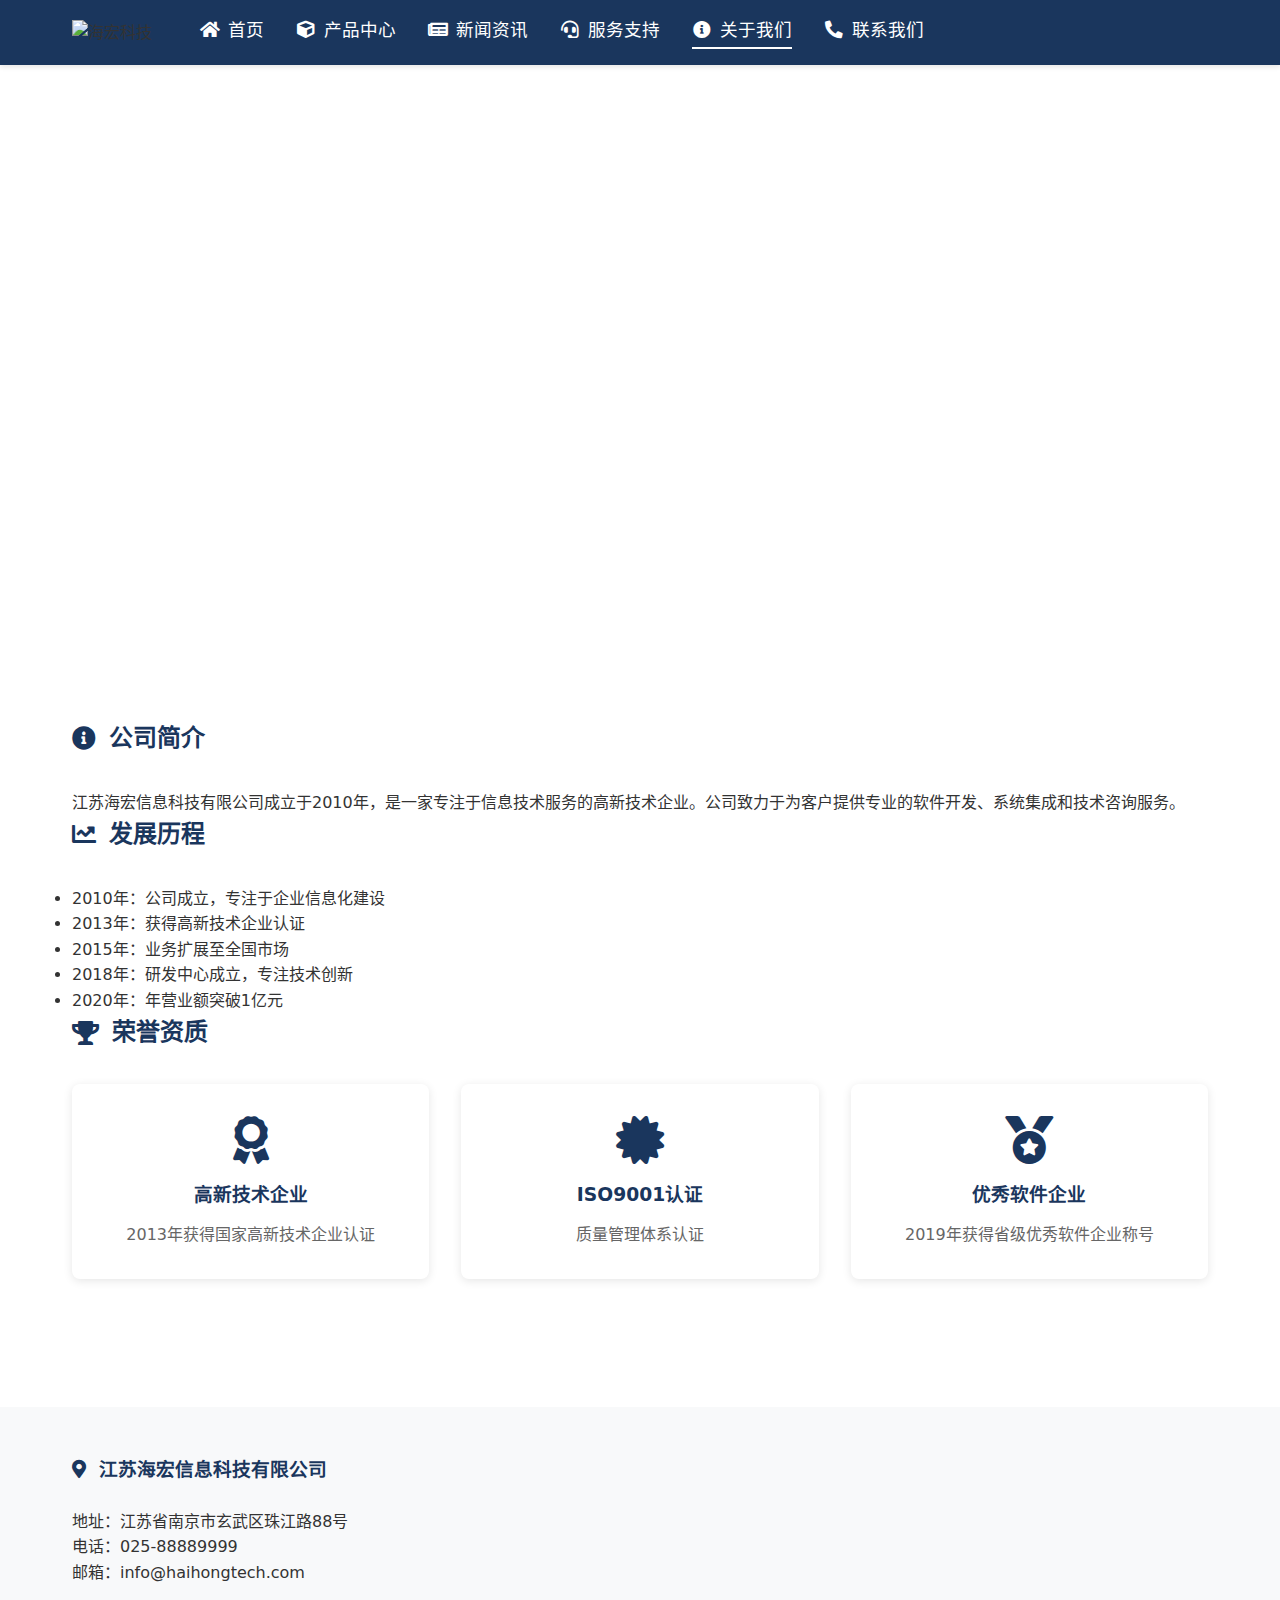
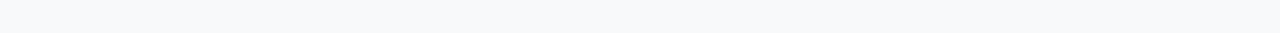
==== about.html @ b204f7f5 "上传源码" ====
<!DOCTYPE html>
<html lang="zh-CN">
<head>
  <meta charset="UTF-8">
  <meta name="viewport" content="width=device-width, initial-scale=1.0">
  <title>关于我们 - 江苏海宏信息科技有限公司</title>
  <link rel="stylesheet" href="styles.css">
  <link rel="stylesheet" href="https://unpkg.com/swiper/swiper-bundle.min.css">
  <link rel="stylesheet" href="https://cdnjs.cloudflare.com/ajax/libs/font-awesome/5.15.3/css/all.min.css">
</head>
<body>
  <header class="main-header">
    <div class="header-content">
      <img src="C:\Users\dyfan\Pictures\Screenshots\屏幕截图 2025-03-29 155142.png" alt="海宏科技" class="logo">
      <nav class="main-nav">
        <ul>
          <li><a href="index.html"><i class="fas fa-home"></i> 首页</a></li>
          <li><a href="products.html"><i class="fas fa-cube"></i> 产品中心</a></li>
          <li><a href="news.html"><i class="fas fa-newspaper"></i> 新闻资讯</a></li>
          <li><a href="support.html"><i class="fas fa-headset"></i> 服务支持</a></li>
          <li><a href="about.html" class="active"><i class="fas fa-info-circle"></i> 关于我们</a></li>
          <li><a href="contact.html"><i class="fas fa-phone-alt"></i> 联系我们</a></li>
        </ul>
      </nav>
    </div>
  </header>

  <div class="swiper-container">
    <div class="swiper-wrapper">
      <div class="swiper-slide" style="background: url('image/微信图片_202503291930511.jpg') center/cover;"></div>
      <div class="swiper-slide" style="background: url('image/微信图片_202503291930501.jpg') center/cover;"></div>
    </div>
  </div>

  <section class="section">
    <h2><i class="fas fa-info-circle"></i>公司简介</h2>
    <p>江苏海宏信息科技有限公司成立于2010年，是一家专注于信息技术服务的高新技术企业。公司致力于为客户提供专业的软件开发、系统集成和技术咨询服务。</p>
    
    <h2><i class="fas fa-chart-line"></i>发展历程</h2>
    <ul>
      <li>2010年：公司成立，专注于企业信息化建设</li>
      <li>2013年：获得高新技术企业认证</li>
      <li>2015年：业务扩展至全国市场</li>
      <li>2018年：研发中心成立，专注技术创新</li>
      <li>2020年：年营业额突破1亿元</li>
    </ul>
    
    <h2><i class="fas fa-trophy"></i>荣誉资质</h2>
    <div class="product-grid">
      <div class="product-card">
        <i class="fas fa-award fa-3x"></i>
        <h3>高新技术企业</h3>
        <p>2013年获得国家高新技术企业认证</p>
      </div>
      <div class="product-card">
        <i class="fas fa-certificate fa-3x"></i>
        <h3>ISO9001认证</h3>
        <p>质量管理体系认证</p>
      </div>
      <div class="product-card">
        <i class="fas fa-medal fa-3x"></i>
        <h3>优秀软件企业</h3>
        <p>2019年获得省级优秀软件企业称号</p>
      </div>
    </div>
  </section>

  <footer class="main-footer">
    <div class="footer-content">
      <h3><i class="fas fa-map-marker-alt"></i>江苏海宏信息科技有限公司</h3>
      <p>地址：江苏省南京市玄武区珠江路88号</p>
      <p>电话：025-88889999</p>
      <p>邮箱：info@haihongtech.com</p>
    </div>
  </footer>

  <script src="https://unpkg.com/swiper/swiper-bundle.min.js"></script>
  <script>
    const swiper = new Swiper('.swiper-container', {
      loop: true,
      autoplay: {
        delay: 3000,
        disableOnInteraction: false,
      },
      pagination: {
        el: '.swiper-pagination',
        clickable: true,
      },
      navigation: {
        nextEl: '.swiper-button-next',
        prevEl: '.swiper-button-prev',
      }
    });
  </script>
</body>
</html>
---- styles.css ----
/* 基础样式 */
* {
  margin: 0;
  padding: 0;
  box-sizing: border-box;
  font-family: 'Segoe UI', system-ui, sans-serif;
}

body {
  line-height: 1.6;
  color: #333;
}

/* 页眉样式 */
.main-header {
  background: #1a365d;
  padding: 1rem 0;
  box-shadow: 0 2px 5px rgba(0,0,0,0.1);
}

.header-content {
  max-width: 1200px;
  margin: 0 auto;
  display: flex;
  align-items: center;
  padding: 0 2rem;
}

.logo {
  height: auto;
  max-width: 180px;
  margin-right: 3rem;
}

.main-nav ul {
  display: flex;
  gap: 2rem;
  list-style: none;
}

.main-nav a {
  color: white;
  text-decoration: none;
  font-size: 1.1rem;
  display: flex;
  align-items: center;
  gap: 0.5rem;
  transition: opacity 0.3s;
}

.main-nav a i {
  width: 20px;
  text-align: center;
}

.main-nav a:hover {
  opacity: 0.8;
  transform: translateY(-2px);
  box-shadow: 0 2px 5px rgba(0,0,0,0.2);
}

.main-nav a.active {
  border-bottom: 2px solid #fff;
  padding-bottom: 3px;
}

/* 主要内容区 */
.section {
  padding: 4rem 2rem;
  max-width: 1200px;
  margin: 0 auto;
}

.section h2 {
  color: #1a365d;
  margin-bottom: 2rem;
  display: flex;
  align-items: center;
  gap: 0.8rem;
}

/* 产品网格布局 */
.product-grid {
  display: grid;
  grid-template-columns: repeat(auto-fit, minmax(280px, 1fr));
  gap: 2rem;
  margin-top: 2rem;
}

/* 产品卡片样式 */
.product-card {
  background: white;
  padding: 2rem;
  border-radius: 8px;
  box-shadow: 0 2px 10px rgba(0,0,0,0.1);
  transition: transform 0.3s ease, box-shadow 0.3s ease;
  text-align: center;
}

.product-card:hover {
  transform: translateY(-5px);
  box-shadow: 0 5px 15px rgba(0,0,0,0.2);
}

.product-card i {
  color: #1a365d;
  margin-bottom: 1rem;
}

.submit-btn {
  background: linear-gradient(135deg, #4a90e2 0%, #3466d1 100%);
  color: white;
  border: none;
  padding: 12px 35px;
  border-radius: 8px;
  font-size: 16px;
  cursor: pointer;
  transition: all 0.3s ease;
  box-shadow: 0 4px 15px rgba(74, 144, 226, 0.3);
}

.product-card h3 {
  color: #1a365d;
  margin-bottom: 0.8rem;
}

.product-card p {
  color: #666;
  line-height: 1.5;
}

/* 表单样式 */
.form-container {
  max-width: 800px;
  margin: 30px auto;
  padding: 30px;
  background: rgba(255,255,255,0.95);
  border-radius: 12px;
  box-shadow: 0 8px 30px rgba(0,0,0,0.12);
}

.form-group {
  margin-bottom: 20px;
  display: flex;
  flex-wrap: wrap;
  gap: 20px;
}

/* 页脚样式 */
.main-footer {
  background: #f8f9fa;
  padding: 3rem 0;
  margin-top: 4rem;
}

.footer-content {
  max-width: 1200px;
  margin: 0 auto;
  padding: 0 2rem;
}

.footer-content h3 {
  color: #1a365d;
  margin-bottom: 1.5rem;
  display: flex;
  align-items: center;
  gap: 0.8rem;
}

/* 响应式设计 */
@media (max-width: 768px) {
  .header-content {
    flex-direction: column;
    align-items: flex-start;
  }
  
  .logo {
    margin-bottom: 1rem;
  }
  
  .main-nav ul {
    flex-direction: column;
    gap: 1rem;
  }
}

/* 轮播图样式 */
.swiper-container {
  width: 100%;
  height: 550px;
  margin: 20px 0;
}

.swiper-wrapper {
  transition-timing-function: linear;
}

.swiper-slide {
  text-align: center;
  background: #fff;
  display: flex;
  justify-content: center;
  align-items: center;
}

.swiper-slide img {
  max-width: 100%;
  height: 100%;
  object-fit: cover;
}

.swiper-pagination-bullet {
  width: 12px;
  height: 12px;
  background: rgba(255,255,255,0.5);
  opacity: 1;
}

.swiper-pagination-bullet-active {
  background: #1a365d;
}

.swiper-button-prev,
.swiper-button-next {
  color: #1a365d;
  padding: 30px;
}

@media (max-width: 768px) {
  .swiper-container {
    height: 300px;
  }
}
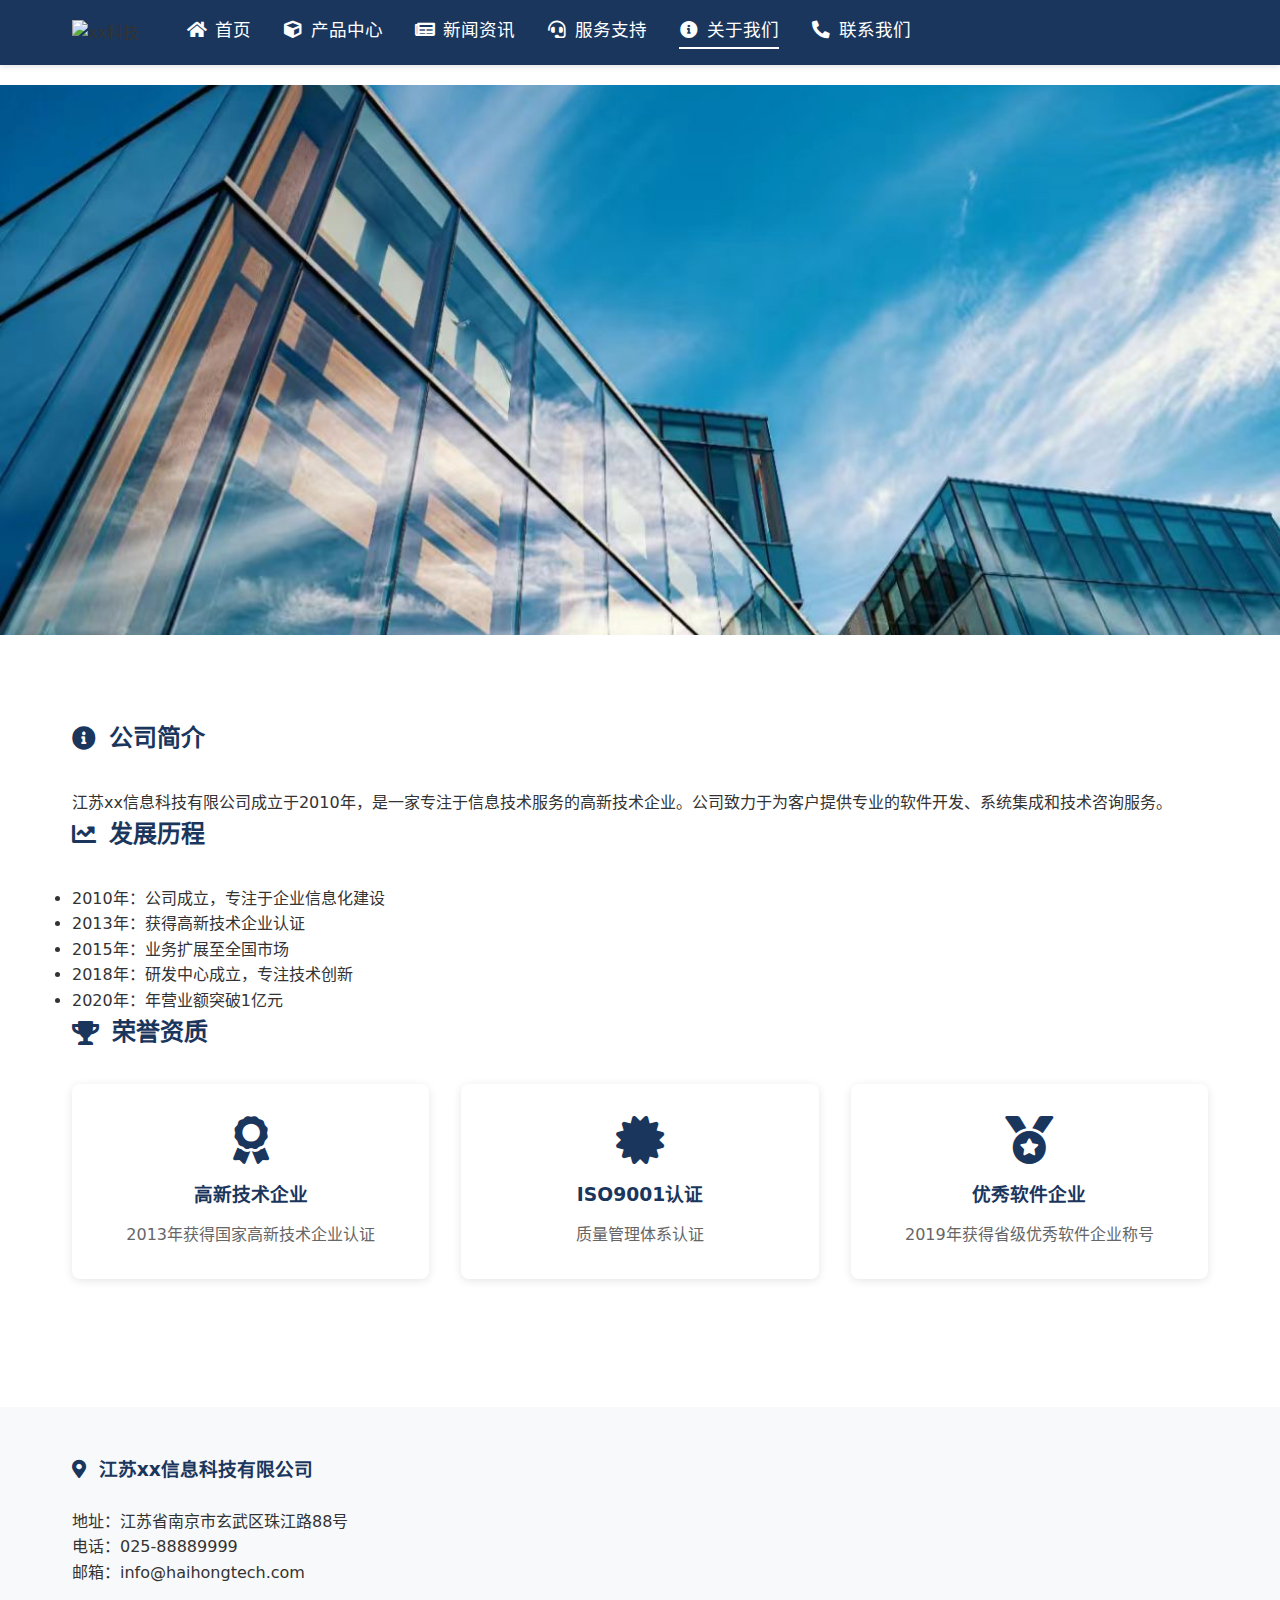
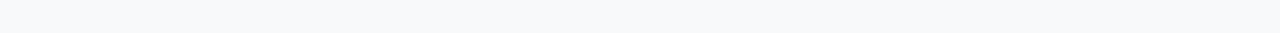
==== commit 84198d92: "update" ====
--- a/about.html
+++ b/about.html
@@ -3,7 +3,7 @@
 <head>
   <meta charset="UTF-8">
   <meta name="viewport" content="width=device-width, initial-scale=1.0">
-  <title>关于我们 - 江苏海宏信息科技有限公司</title>
+  <title>关于我们 - 江苏xx信息科技有限公司</title>
   <link rel="stylesheet" href="styles.css">
   <link rel="stylesheet" href="https://unpkg.com/swiper/swiper-bundle.min.css">
   <link rel="stylesheet" href="https://cdnjs.cloudflare.com/ajax/libs/font-awesome/5.15.3/css/all.min.css">
@@ -11,7 +11,7 @@
 <body>
   <header class="main-header">
     <div class="header-content">
-      <img src="C:\Users\dyfan\Pictures\Screenshots\屏幕截图 2025-03-29 155142.png" alt="海宏科技" class="logo">
+      <img src="" alt="xx科技" class="logo">
       <nav class="main-nav">
         <ul>
           <li><a href="index.html"><i class="fas fa-home"></i> 首页</a></li>
@@ -34,7 +34,7 @@
 
   <section class="section">
     <h2><i class="fas fa-info-circle"></i>公司简介</h2>
-    <p>江苏海宏信息科技有限公司成立于2010年，是一家专注于信息技术服务的高新技术企业。公司致力于为客户提供专业的软件开发、系统集成和技术咨询服务。</p>
+    <p>江苏xx信息科技有限公司成立于2010年，是一家专注于信息技术服务的高新技术企业。公司致力于为客户提供专业的软件开发、系统集成和技术咨询服务。</p>
     
     <h2><i class="fas fa-chart-line"></i>发展历程</h2>
     <ul>
@@ -67,7 +67,7 @@
 
   <footer class="main-footer">
     <div class="footer-content">
-      <h3><i class="fas fa-map-marker-alt"></i>江苏海宏信息科技有限公司</h3>
+      <h3><i class="fas fa-map-marker-alt"></i>江苏xx信息科技有限公司</h3>
       <p>地址：江苏省南京市玄武区珠江路88号</p>
       <p>电话：025-88889999</p>
       <p>邮箱：info@haihongtech.com</p>
